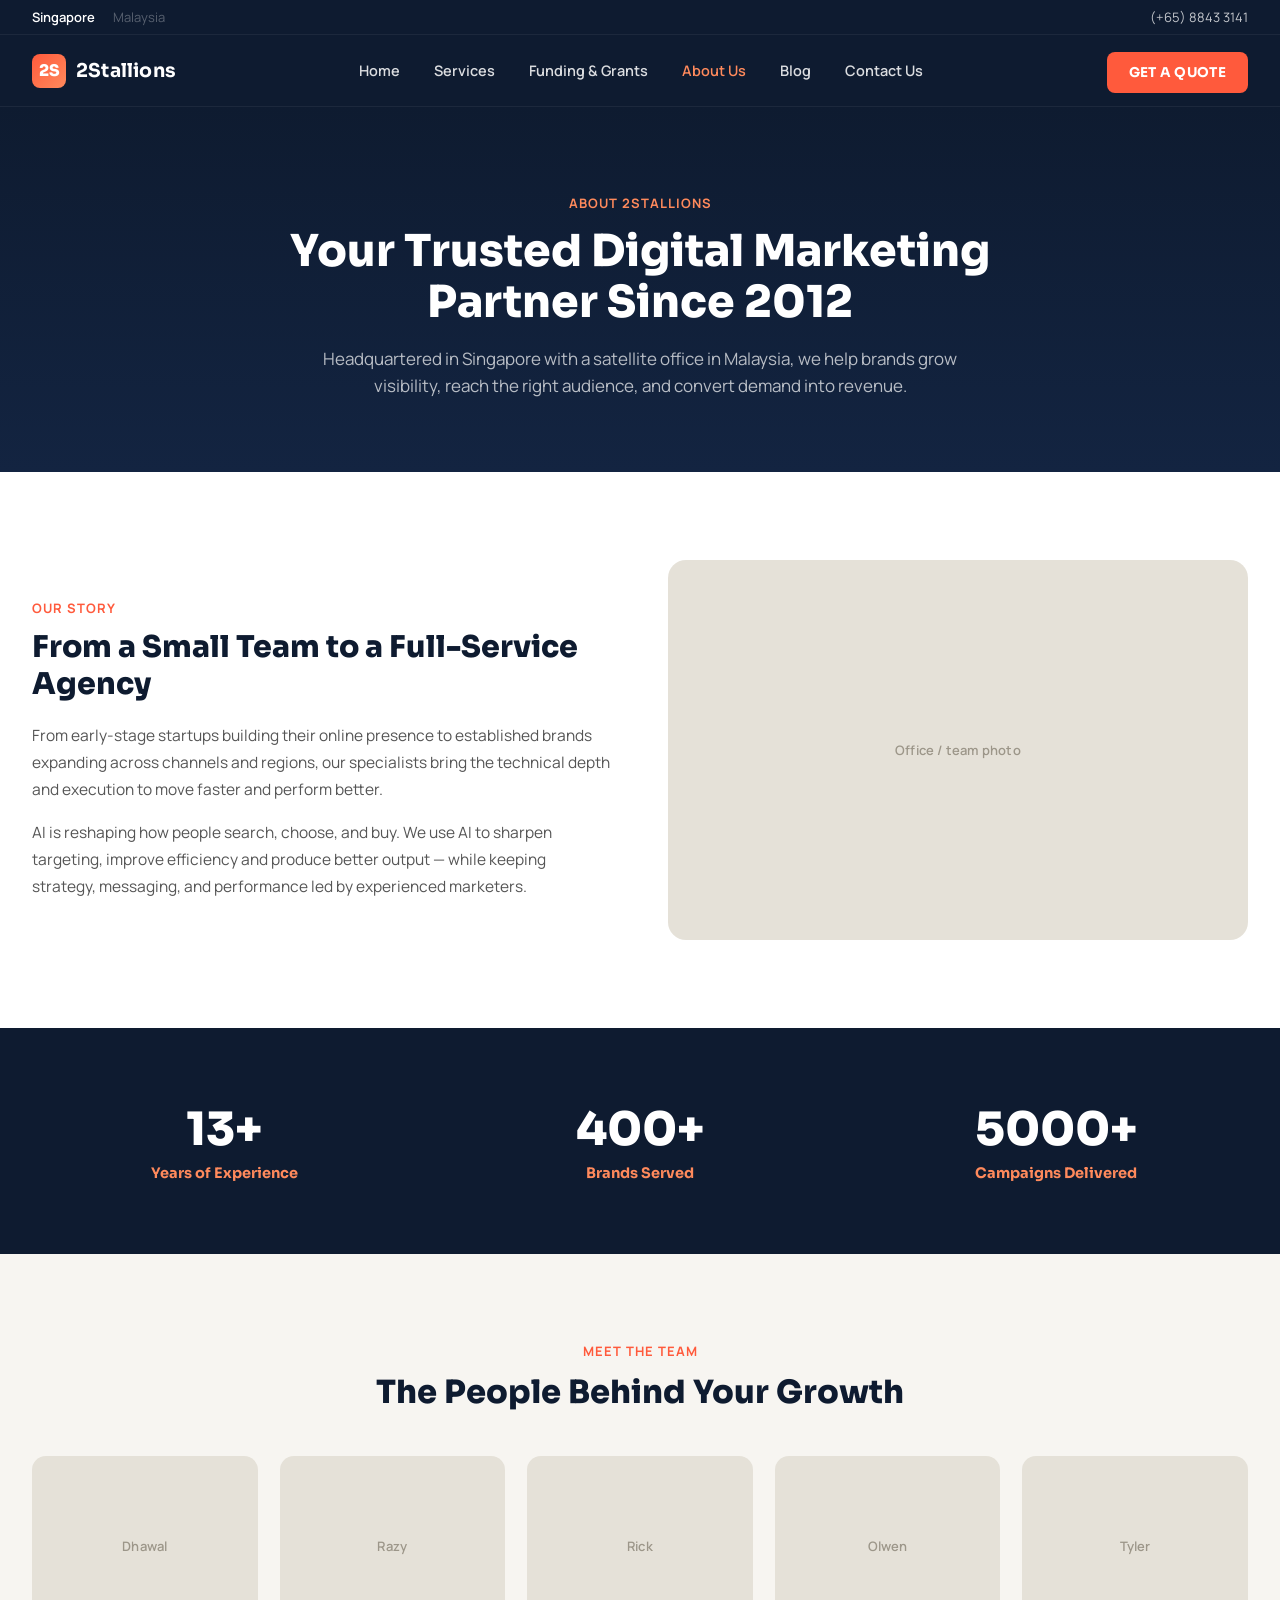
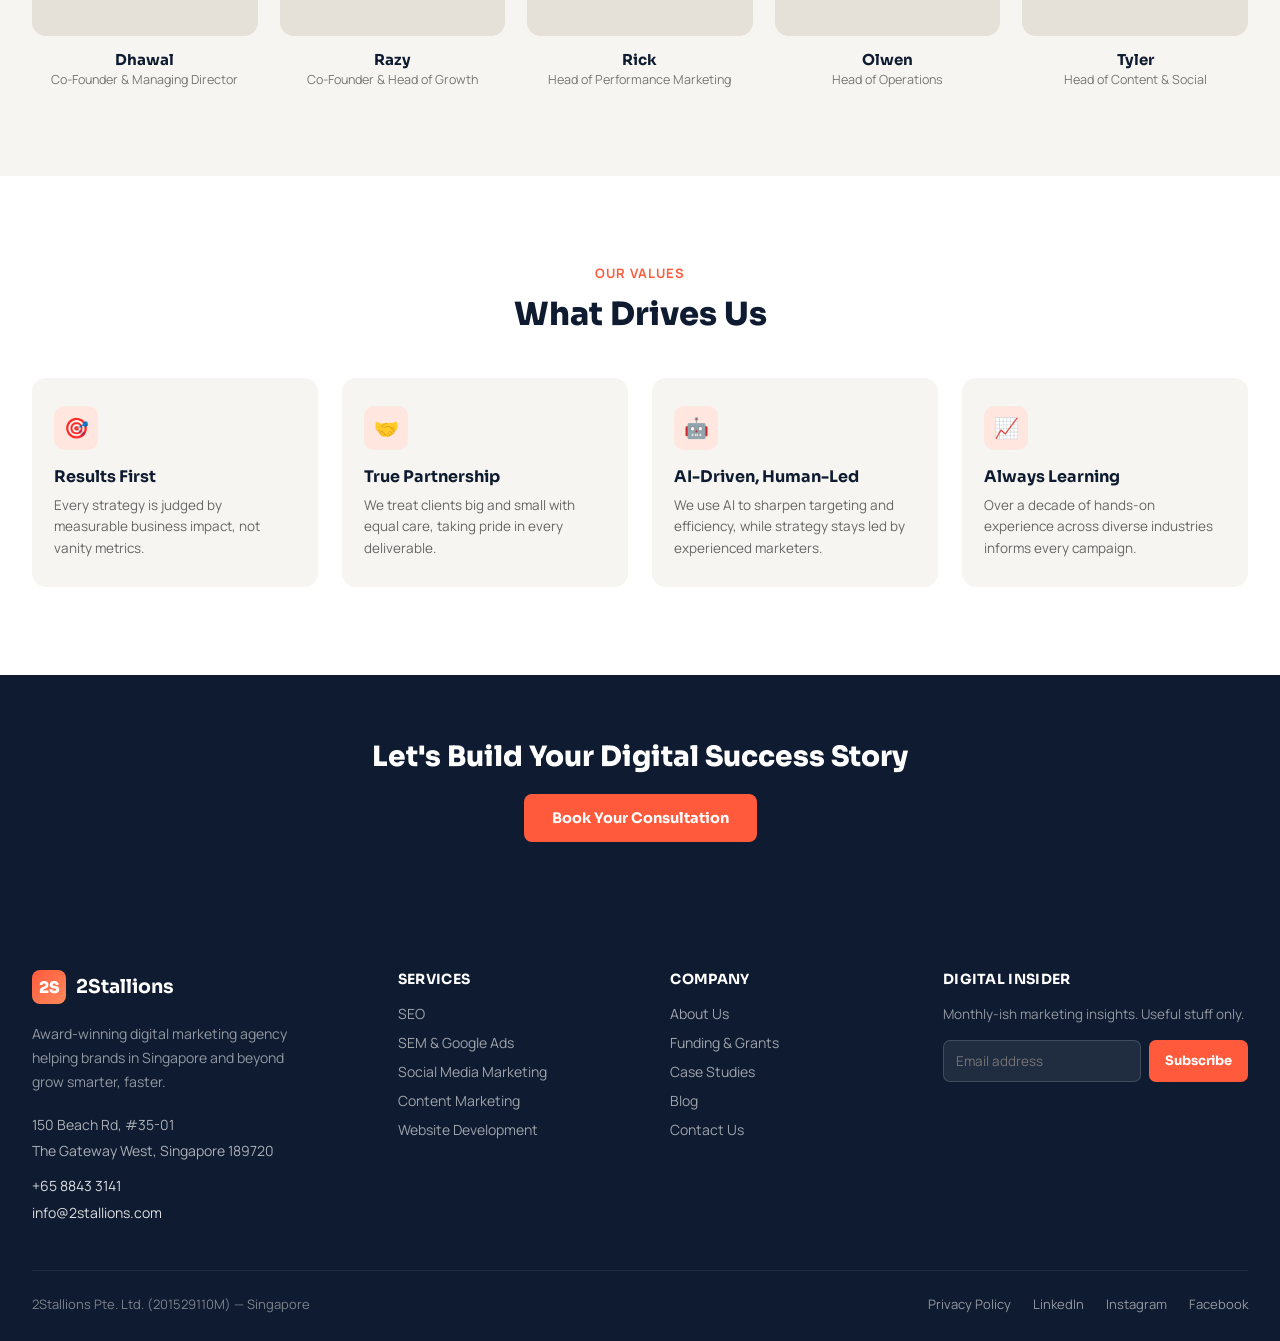
==== about.html @ 367ffdf5 "Initial static site build from Claude Design prototype" ====
<!DOCTYPE html>
<html lang="en">
<head>
<meta charset="utf-8">
<meta name="viewport" content="width=device-width, initial-scale=1">
<title>About Us | 2Stallions Digital Marketing Agency</title>
<meta name="description" content="2Stallions is a full-service digital marketing agency headquartered in Singapore since 2012, with a satellite office in Malaysia.">
<link rel="preconnect" href="https://fonts.googleapis.com">
<link href="https://fonts.googleapis.com/css2?family=Sora:wght@600;700;800&family=Manrope:wght@400;500;600;700&display=swap" rel="stylesheet">
<link rel="stylesheet" href="./styles.css">
<style>
@media (max-width:980px){ h1{font-size:clamp(28px,6vw,44px) !important} }
</style>
</head>
<body>
<div style="overflow-x:hidden">
<header style="position:sticky;top:0;z-index:100;background:#0E1B30;font-family:'Manrope',sans-serif;box-shadow:0 1px 0 rgba(255,255,255,0.06)">
  <div style="display:flex;align-items:center;justify-content:space-between;gap:24px;max-width:1280px;margin:0 auto;padding:8px 32px;font-size:13px;color:rgba(255,255,255,0.6);border-bottom:1px solid rgba(255,255,255,0.06)">
    <div style="display:flex;gap:18px;align-items:center">
      <span style="color:#fff;font-weight:600">Singapore</span>
      <span style="opacity:0.5">Malaysia</span>
    </div>
    <div style="display:flex;gap:20px;align-items:center">
      <a href="tel:+6588433141" style="color:rgba(255,255,255,0.75);text-decoration:none">(+65) 8843 3141</a>
    </div>
  </div>
  <div style="display:flex;align-items:center;justify-content:space-between;max-width:1280px;margin:0 auto;padding:16px 32px;gap:24px">
    <a href="./index.html" style="display:flex;align-items:center;gap:10px;text-decoration:none">
      <div style="width:34px;height:34px;border-radius:8px;background:linear-gradient(135deg,#FF5A3C,#FF8A5C);display:flex;align-items:center;justify-content:center;font-family:'Sora',sans-serif;font-weight:800;color:#fff;font-size:16px">2S</div>
      <span style="font-family:'Sora',sans-serif;font-weight:700;font-size:19px;color:#fff;letter-spacing:0.2px">2Stallions</span>
    </a>
    <nav class="hdr-desktop-nav">
      <div class="nav-item-wrap" style="position:relative"><a href="./index.html" style="display:flex;align-items:center;gap:4px;color:rgba(255,255,255,0.85);text-decoration:none;font-size:14.5px;font-weight:600;padding:10px 4px">Home</a></div>
      <div class="nav-item-wrap" style="position:relative"><a href="./services.html" style="display:flex;align-items:center;gap:4px;color:rgba(255,255,255,0.85);text-decoration:none;font-size:14.5px;font-weight:600;padding:10px 4px">Services</a></div>
      <div class="nav-item-wrap" style="position:relative"><a href="./grants.html" style="display:flex;align-items:center;gap:4px;color:rgba(255,255,255,0.85);text-decoration:none;font-size:14.5px;font-weight:600;padding:10px 4px">Funding &amp; Grants</a></div>
      <div class="nav-item-wrap" style="position:relative"><a href="./about.html" style="display:flex;align-items:center;gap:4px;color:#FF8A5C;text-decoration:none;font-size:14.5px;font-weight:600;padding:10px 4px">About Us</a></div>
      <div class="nav-item-wrap" style="position:relative"><a href="./blog.html" style="display:flex;align-items:center;gap:4px;color:rgba(255,255,255,0.85);text-decoration:none;font-size:14.5px;font-weight:600;padding:10px 4px">Blog</a></div>
      <div class="nav-item-wrap" style="position:relative"><a href="./contact.html" style="display:flex;align-items:center;gap:4px;color:rgba(255,255,255,0.85);text-decoration:none;font-size:14.5px;font-weight:600;padding:10px 4px">Contact Us</a></div>
    </nav>
    <div style="display:flex;align-items:center;gap:14px">
      <a href="./contact.html" class="hdr-cta-desktop" style="text-decoration:none">
        <span style="background:#FF5A3C;color:#fff;font-family:'Sora',sans-serif;font-weight:700;font-size:13.5px;letter-spacing:0.3px;padding:12px 22px;border-radius:8px;white-space:nowrap">GET A QUOTE</span>
      </a>
      <details class="hdr-mobile-toggle">
        <summary aria-label="Toggle navigation" style="color:#fff;font-size:22px;line-height:1;padding:6px">
          <span class="hdr-mobile-icon-open">&#9776;</span><span class="hdr-mobile-icon-close">&#10005;</span>
        </summary>
        <div style="background:#0E1B30;border-top:1px solid rgba(255,255,255,0.08);padding:8px 24px 24px;display:flex;flex-direction:column;gap:2px;animation:hdr-fade 0.15s ease-out">
          <a href="./index.html" style="color:rgba(255,255,255,0.85);text-decoration:none;font-size:15.5px;font-weight:600;padding:12px 4px;border-bottom:1px solid rgba(255,255,255,0.06)">Home</a>
          <a href="./services.html" style="color:rgba(255,255,255,0.85);text-decoration:none;font-size:15.5px;font-weight:600;padding:12px 4px;border-bottom:1px solid rgba(255,255,255,0.06)">Services</a>
          <a href="./grants.html" style="color:rgba(255,255,255,0.85);text-decoration:none;font-size:15.5px;font-weight:600;padding:12px 4px;border-bottom:1px solid rgba(255,255,255,0.06)">Funding &amp; Grants</a>
          <a href="./about.html" style="color:#FF8A5C;text-decoration:none;font-size:15.5px;font-weight:600;padding:12px 4px;border-bottom:1px solid rgba(255,255,255,0.06)">About Us</a>
          <a href="./blog.html" style="color:rgba(255,255,255,0.85);text-decoration:none;font-size:15.5px;font-weight:600;padding:12px 4px;border-bottom:1px solid rgba(255,255,255,0.06)">Blog</a>
          <a href="./contact.html" style="color:rgba(255,255,255,0.85);text-decoration:none;font-size:15.5px;font-weight:600;padding:12px 4px;border-bottom:1px solid rgba(255,255,255,0.06)">Contact Us</a>
          <a href="./contact.html" style="margin-top:14px;text-align:center;background:#FF5A3C;color:#fff;font-family:'Sora',sans-serif;font-weight:700;font-size:14px;padding:14px;border-radius:8px;text-decoration:none">GET A QUOTE</a>
        </div>
      </details>
    </div>
  </div>
</header>

<section style="background:linear-gradient(180deg,#0E1B30 0%,#132441 100%);padding:88px 32px 72px;text-align:center">
  <p style="font-size:13px;font-weight:700;letter-spacing:1px;color:#FF8A5C;margin:0 0 14px">ABOUT 2STALLIONS</p>
  <h1 style="font-family:'Sora',sans-serif;font-weight:800;font-size:44px;color:#fff;margin:0 0 18px;max-width:760px;margin-left:auto;margin-right:auto;line-height:1.15">Your Trusted Digital Marketing Partner Since 2012</h1>
  <p style="font-size:17px;color:rgba(255,255,255,0.7);max-width:640px;margin:0 auto;line-height:1.6">Headquartered in Singapore with a satellite office in Malaysia, we help brands grow visibility, reach the right audience, and convert demand into revenue.</p>
</section>

<section style="padding:88px 32px;background:#fff">
  <div style="max-width:1280px;margin:0 auto;display:grid;grid-template-columns:1fr 1fr;gap:56px;align-items:center" class="g-2col">
    <div>
      <p style="font-size:13px;font-weight:700;letter-spacing:1px;color:#FF5A3C;margin:0 0 12px">OUR STORY</p>
      <h2 style="font-family:'Sora',sans-serif;font-weight:800;font-size:30px;color:#0E1B30;margin:0 0 18px;line-height:1.25">From a Small Team to a Full-Service Agency</h2>
      <p style="font-size:15.5px;line-height:1.75;color:#555;margin:0 0 16px">From early-stage startups building their online presence to established brands expanding across channels and regions, our specialists bring the technical depth and execution to move faster and perform better.</p>
      <p style="font-size:15.5px;line-height:1.75;color:#555;margin:0">AI is reshaping how people search, choose, and buy. We use AI to sharpen targeting, improve efficiency and produce better output — while keeping strategy, messaging, and performance led by experienced marketers.</p>
    </div>
    <div class="img-placeholder" style="width:100%;height:380px;border-radius:18px;">Office / team photo</div>
  </div>
</section>

<section style="padding:72px 32px;background:#0E1B30">
  <div style="max-width:1280px;margin:0 auto;display:grid;grid-template-columns:repeat(3,1fr);gap:32px;text-align:center" class="g-3col">
    <div>
        <div style="font-family:'Sora',sans-serif;font-weight:800;font-size:46px;color:#fff">13+</div>
        <div style="font-family:'Sora',sans-serif;font-weight:700;font-size:14.5px;color:#FF8A5C;margin-top:6px">Years of Experience</div>
      </div>
      <div>
        <div style="font-family:'Sora',sans-serif;font-weight:800;font-size:46px;color:#fff">400+</div>
        <div style="font-family:'Sora',sans-serif;font-weight:700;font-size:14.5px;color:#FF8A5C;margin-top:6px">Brands Served</div>
      </div>
      <div>
        <div style="font-family:'Sora',sans-serif;font-weight:800;font-size:46px;color:#fff">5000+</div>
        <div style="font-family:'Sora',sans-serif;font-weight:700;font-size:14.5px;color:#FF8A5C;margin-top:6px">Campaigns Delivered</div>
      </div>
  </div>
</section>

<section style="padding:88px 32px;background:#F7F5F1">
  <div style="max-width:1280px;margin:0 auto">
    <p style="text-align:center;font-size:13px;font-weight:700;letter-spacing:1px;color:#FF5A3C;margin:0 0 12px">MEET THE TEAM</p>
    <h2 style="text-align:center;font-family:'Sora',sans-serif;font-weight:800;font-size:32px;color:#0E1B30;margin:0 0 44px">The People Behind Your Growth</h2>
    <div style="display:grid;grid-template-columns:repeat(5,1fr);gap:22px" class="g-5col">
      <div style="text-align:center">
          <div class="img-placeholder" style="width:100%;height:180px;border-radius:14px;">Dhawal</div>
          <div style="font-family:'Sora',sans-serif;font-weight:700;font-size:15px;color:#0E1B30;margin-top:14px">Dhawal</div>
          <div style="font-size:12.5px;color:#777;margin-top:2px">Co-Founder &amp; Managing Director</div>
        </div>
      <div style="text-align:center">
          <div class="img-placeholder" style="width:100%;height:180px;border-radius:14px;">Razy</div>
          <div style="font-family:'Sora',sans-serif;font-weight:700;font-size:15px;color:#0E1B30;margin-top:14px">Razy</div>
          <div style="font-size:12.5px;color:#777;margin-top:2px">Co-Founder &amp; Head of Growth</div>
        </div>
      <div style="text-align:center">
          <div class="img-placeholder" style="width:100%;height:180px;border-radius:14px;">Rick</div>
          <div style="font-family:'Sora',sans-serif;font-weight:700;font-size:15px;color:#0E1B30;margin-top:14px">Rick</div>
          <div style="font-size:12.5px;color:#777;margin-top:2px">Head of Performance Marketing</div>
        </div>
      <div style="text-align:center">
          <div class="img-placeholder" style="width:100%;height:180px;border-radius:14px;">Olwen</div>
          <div style="font-family:'Sora',sans-serif;font-weight:700;font-size:15px;color:#0E1B30;margin-top:14px">Olwen</div>
          <div style="font-size:12.5px;color:#777;margin-top:2px">Head of Operations</div>
        </div>
      <div style="text-align:center">
          <div class="img-placeholder" style="width:100%;height:180px;border-radius:14px;">Tyler</div>
          <div style="font-family:'Sora',sans-serif;font-weight:700;font-size:15px;color:#0E1B30;margin-top:14px">Tyler</div>
          <div style="font-size:12.5px;color:#777;margin-top:2px">Head of Content &amp; Social</div>
        </div>
    </div>
  </div>
</section>

<section style="padding:88px 32px;background:#fff">
  <div style="max-width:1280px;margin:0 auto">
    <p style="text-align:center;font-size:13px;font-weight:700;letter-spacing:1px;color:#FF5A3C;margin:0 0 12px">OUR VALUES</p>
    <h2 style="text-align:center;font-family:'Sora',sans-serif;font-weight:800;font-size:32px;color:#0E1B30;margin:0 0 44px">What Drives Us</h2>
    <div style="display:grid;grid-template-columns:repeat(4,1fr);gap:24px" class="g-4col">
      <div style="background:#F7F5F1;border-radius:14px;padding:28px 22px">
          <div style="width:44px;height:44px;border-radius:10px;background:#FFE7DF;display:flex;align-items:center;justify-content:center;font-size:20px;margin-bottom:16px">&#127919;</div>
          <div style="font-family:'Sora',sans-serif;font-weight:700;font-size:16px;color:#0E1B30;margin-bottom:8px">Results First</div>
          <div style="font-size:13.5px;line-height:1.6;color:#666">Every strategy is judged by measurable business impact, not vanity metrics.</div>
        </div>
      <div style="background:#F7F5F1;border-radius:14px;padding:28px 22px">
          <div style="width:44px;height:44px;border-radius:10px;background:#FFE7DF;display:flex;align-items:center;justify-content:center;font-size:20px;margin-bottom:16px">&#129309;</div>
          <div style="font-family:'Sora',sans-serif;font-weight:700;font-size:16px;color:#0E1B30;margin-bottom:8px">True Partnership</div>
          <div style="font-size:13.5px;line-height:1.6;color:#666">We treat clients big and small with equal care, taking pride in every deliverable.</div>
        </div>
      <div style="background:#F7F5F1;border-radius:14px;padding:28px 22px">
          <div style="width:44px;height:44px;border-radius:10px;background:#FFE7DF;display:flex;align-items:center;justify-content:center;font-size:20px;margin-bottom:16px">&#129302;</div>
          <div style="font-family:'Sora',sans-serif;font-weight:700;font-size:16px;color:#0E1B30;margin-bottom:8px">AI-Driven, Human-Led</div>
          <div style="font-size:13.5px;line-height:1.6;color:#666">We use AI to sharpen targeting and efficiency, while strategy stays led by experienced marketers.</div>
        </div>
      <div style="background:#F7F5F1;border-radius:14px;padding:28px 22px">
          <div style="width:44px;height:44px;border-radius:10px;background:#FFE7DF;display:flex;align-items:center;justify-content:center;font-size:20px;margin-bottom:16px">&#128200;</div>
          <div style="font-family:'Sora',sans-serif;font-weight:700;font-size:16px;color:#0E1B30;margin-bottom:8px">Always Learning</div>
          <div style="font-size:13.5px;line-height:1.6;color:#666">Over a decade of hands-on experience across diverse industries informs every campaign.</div>
        </div>
    </div>
  </div>
</section>

<section style="padding:64px 32px;background:#0E1B30;text-align:center">
  <h2 style="font-family:'Sora',sans-serif;font-weight:800;font-size:28px;color:#fff;margin:0 0 20px">Let's Build Your Digital Success Story</h2>
  <a href="./contact.html" style="display:inline-block;background:#FF5A3C;color:#fff;text-decoration:none;font-family:'Sora',sans-serif;font-weight:700;font-size:14.5px;padding:15px 28px;border-radius:8px">Book Your Consultation</a>
</section>

<footer style="background:#0E1B30;font-family:'Manrope',sans-serif;color:rgba(255,255,255,0.75);padding:64px 32px 28px">
  <div style="max-width:1280px;margin:0 auto;display:grid;grid-template-columns:1.4fr 1fr 1fr 1.2fr;gap:40px" class="ftr-grid">
    <div>
      <div style="display:flex;align-items:center;gap:10px;margin-bottom:18px">
        <div style="width:34px;height:34px;border-radius:8px;background:linear-gradient(135deg,#FF5A3C,#FF8A5C);display:flex;align-items:center;justify-content:center;font-family:'Sora',sans-serif;font-weight:800;color:#fff;font-size:16px">2S</div>
        <span style="font-family:'Sora',sans-serif;font-weight:700;font-size:19px;color:#fff">2Stallions</span>
      </div>
      <p style="font-size:14px;line-height:1.7;color:rgba(255,255,255,0.55);max-width:280px;margin:0 0 18px">Award-winning digital marketing agency helping brands in Singapore and beyond grow smarter, faster.</p>
      <div style="font-size:14px;line-height:1.9;color:rgba(255,255,255,0.65)">
        <div>150 Beach Rd, #35-01</div>
        <div>The Gateway West, Singapore 189720</div>
        <div style="margin-top:8px"><a href="tel:+6588433141" style="color:rgba(255,255,255,0.85);text-decoration:none">+65 8843 3141</a></div>
        <div><a href="mailto:info@2stallions.com" style="color:rgba(255,255,255,0.85);text-decoration:none">info@2stallions.com</a></div>
      </div>
    </div>
    <div>
      <div style="font-family:'Sora',sans-serif;font-weight:700;color:#fff;font-size:14px;margin-bottom:16px;letter-spacing:0.3px">SERVICES</div>
      <div style="display:flex;flex-direction:column;gap:10px;font-size:14px">
        <a href="./services.html" style="color:rgba(255,255,255,0.6);text-decoration:none">SEO</a>
        <a href="./services.html" style="color:rgba(255,255,255,0.6);text-decoration:none">SEM &amp; Google Ads</a>
        <a href="./services.html" style="color:rgba(255,255,255,0.6);text-decoration:none">Social Media Marketing</a>
        <a href="./services.html" style="color:rgba(255,255,255,0.6);text-decoration:none">Content Marketing</a>
        <a href="./services.html" style="color:rgba(255,255,255,0.6);text-decoration:none">Website Development</a>
      </div>
    </div>
    <div>
      <div style="font-family:'Sora',sans-serif;font-weight:700;color:#fff;font-size:14px;margin-bottom:16px;letter-spacing:0.3px">COMPANY</div>
      <div style="display:flex;flex-direction:column;gap:10px;font-size:14px">
        <a href="./about.html" style="color:rgba(255,255,255,0.6);text-decoration:none">About Us</a>
        <a href="./grants.html" style="color:rgba(255,255,255,0.6);text-decoration:none">Funding &amp; Grants</a>
        <a href="./index.html#case-studies" style="color:rgba(255,255,255,0.6);text-decoration:none">Case Studies</a>
        <a href="./blog.html" style="color:rgba(255,255,255,0.6);text-decoration:none">Blog</a>
        <a href="./contact.html" style="color:rgba(255,255,255,0.6);text-decoration:none">Contact Us</a>
      </div>
    </div>
    <div>
      <div style="font-family:'Sora',sans-serif;font-weight:700;color:#fff;font-size:14px;margin-bottom:16px;letter-spacing:0.3px">DIGITAL INSIDER</div>
      <p style="font-size:13.5px;line-height:1.6;color:rgba(255,255,255,0.55);margin:0 0 14px">Monthly-ish marketing insights. Useful stuff only.</p>
      <form style="display:flex;gap:8px">
        <input type="email" required placeholder="Email address" style="flex:1;min-width:0;background:rgba(255,255,255,0.08);border:1px solid rgba(255,255,255,0.15);border-radius:7px;padding:11px 12px;color:#fff;font-size:13.5px;font-family:'Manrope',sans-serif" />
        <button type="submit" style="background:#FF5A3C;color:#fff;border:none;border-radius:7px;padding:11px 16px;font-family:'Sora',sans-serif;font-weight:700;font-size:13px;cursor:pointer;white-space:nowrap">Subscribe</button>
      </form>
    </div>
  </div>
  <div style="max-width:1280px;margin:44px auto 0;padding-top:24px;border-top:1px solid rgba(255,255,255,0.08);display:flex;flex-wrap:wrap;justify-content:space-between;gap:16px;font-size:13px;color:rgba(255,255,255,0.45)">
    <span>2Stallions Pte. Ltd. (201529110M) &mdash; Singapore</span>
    <div style="display:flex;gap:22px">
      <a href="#" style="color:rgba(255,255,255,0.55);text-decoration:none">Privacy Policy</a>
      <a href="https://www.linkedin.com/company/2stallions/" style="color:rgba(255,255,255,0.55);text-decoration:none">LinkedIn</a>
      <a href="https://www.instagram.com/2stallionsdigital/" style="color:rgba(255,255,255,0.55);text-decoration:none">Instagram</a>
      <a href="https://www.facebook.com/2Stallions/" style="color:rgba(255,255,255,0.55);text-decoration:none">Facebook</a>
    </div>
  </div>
</footer>
</div>
</body>
</html>
---- styles.css ----
/* 2Stallions — shared site styles
   Fonts (Sora / Manrope) are linked per-page via Google Fonts <link> tags in <head>. */

* { box-sizing: border-box; }

body {
  margin: 0;
  background: #F7F5F1;
  font-family: 'Manrope', sans-serif;
}

a { color: #FF5A3C; }
a:hover { color: #e8461e; }

/* ---------- Image placeholder boxes (stand-ins for real photography) ---------- */
.img-placeholder {
  display: flex;
  align-items: center;
  justify-content: center;
  text-align: center;
  background: #E5E1D8;
  color: #9C9689;
  font-family: 'Manrope', sans-serif;
  font-size: 13px;
  font-weight: 600;
  letter-spacing: 0.2px;
  padding: 10px;
  overflow: hidden;
}

/* ---------- Marquee (award logos strip) ---------- */
@keyframes marquee {
  from { transform: translateX(0); }
  to { transform: translateX(-50%); }
}
.marquee-track {
  display: flex;
  gap: 56px;
  align-items: center;
  width: max-content;
  animation: marquee 28s linear infinite;
}

/* ---------- FAQ / native accordion ---------- */
.faq-row summary { list-style: none; cursor: pointer; }
.faq-row summary::-webkit-details-marker { display: none; }
.faq-row summary::marker { content: ""; }

/* ---------- Header ---------- */
@keyframes hdr-fade { from { opacity: 0; transform: translateY(-6px); } to { opacity: 1; transform: translateY(0); } }

.hdr-desktop-nav { display: none; }
.hdr-cta-desktop { display: none; }
.hdr-mobile-toggle { display: inline-block; }
.hdr-mobile-toggle summary { list-style: none; cursor: pointer; }
.hdr-mobile-toggle summary::-webkit-details-marker { display: none; }
.hdr-mobile-toggle[open] .hdr-mobile-icon-open { display: none; }
.hdr-mobile-toggle .hdr-mobile-icon-close { display: none; }
.hdr-mobile-toggle[open] .hdr-mobile-icon-close { display: inline; }

.nav-item-wrap a:hover { color: #FF8A5C !important; }

@media (min-width: 980px) {
  .hdr-desktop-nav { display: flex !important; gap: 26px; align-items: center; }
  .hdr-cta-desktop { display: block !important; }
  .hdr-mobile-toggle { display: none !important; }
}

/* ---------- Footer ---------- */
@media (max-width: 900px) {
  .ftr-grid { grid-template-columns: repeat(2, 1fr) !important; }
}
@media (max-width: 560px) {
  .ftr-grid { grid-template-columns: 1fr !important; }
}

/* ---------- Shared responsive grid overrides used across pages ---------- */
@media (max-width: 980px) {
  .g-2col, .g-2col-sm { grid-template-columns: 1fr !important; }
  .g-3col, .g-4col, .g-5col { grid-template-columns: repeat(2, 1fr) !important; }
  .g-6col { grid-template-columns: repeat(3, 1fr) !important; }
  .hero-h1 { font-size: clamp(30px, 6vw, 52px) !important; }
}
@media (max-width: 600px) {
  .g-3col, .g-4col, .g-5col, .g-6col { grid-template-columns: 1fr !important; }
}
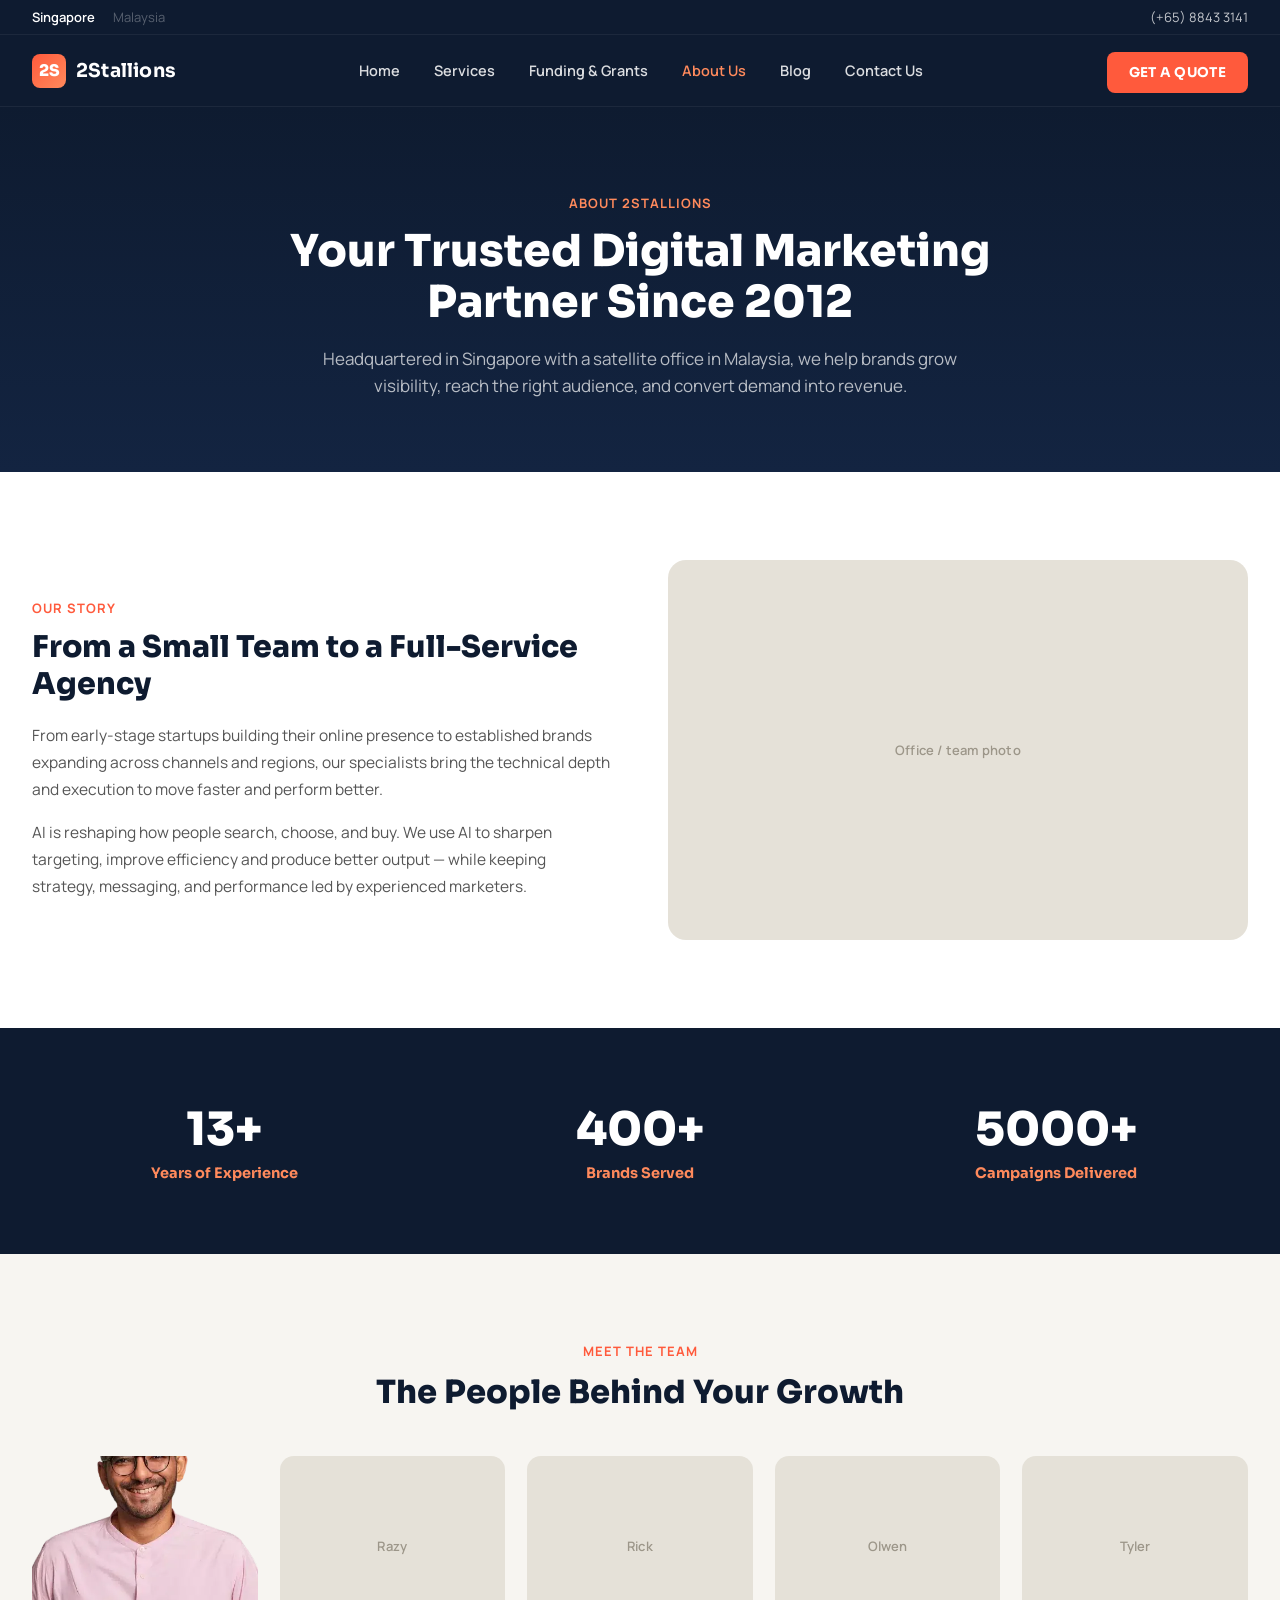
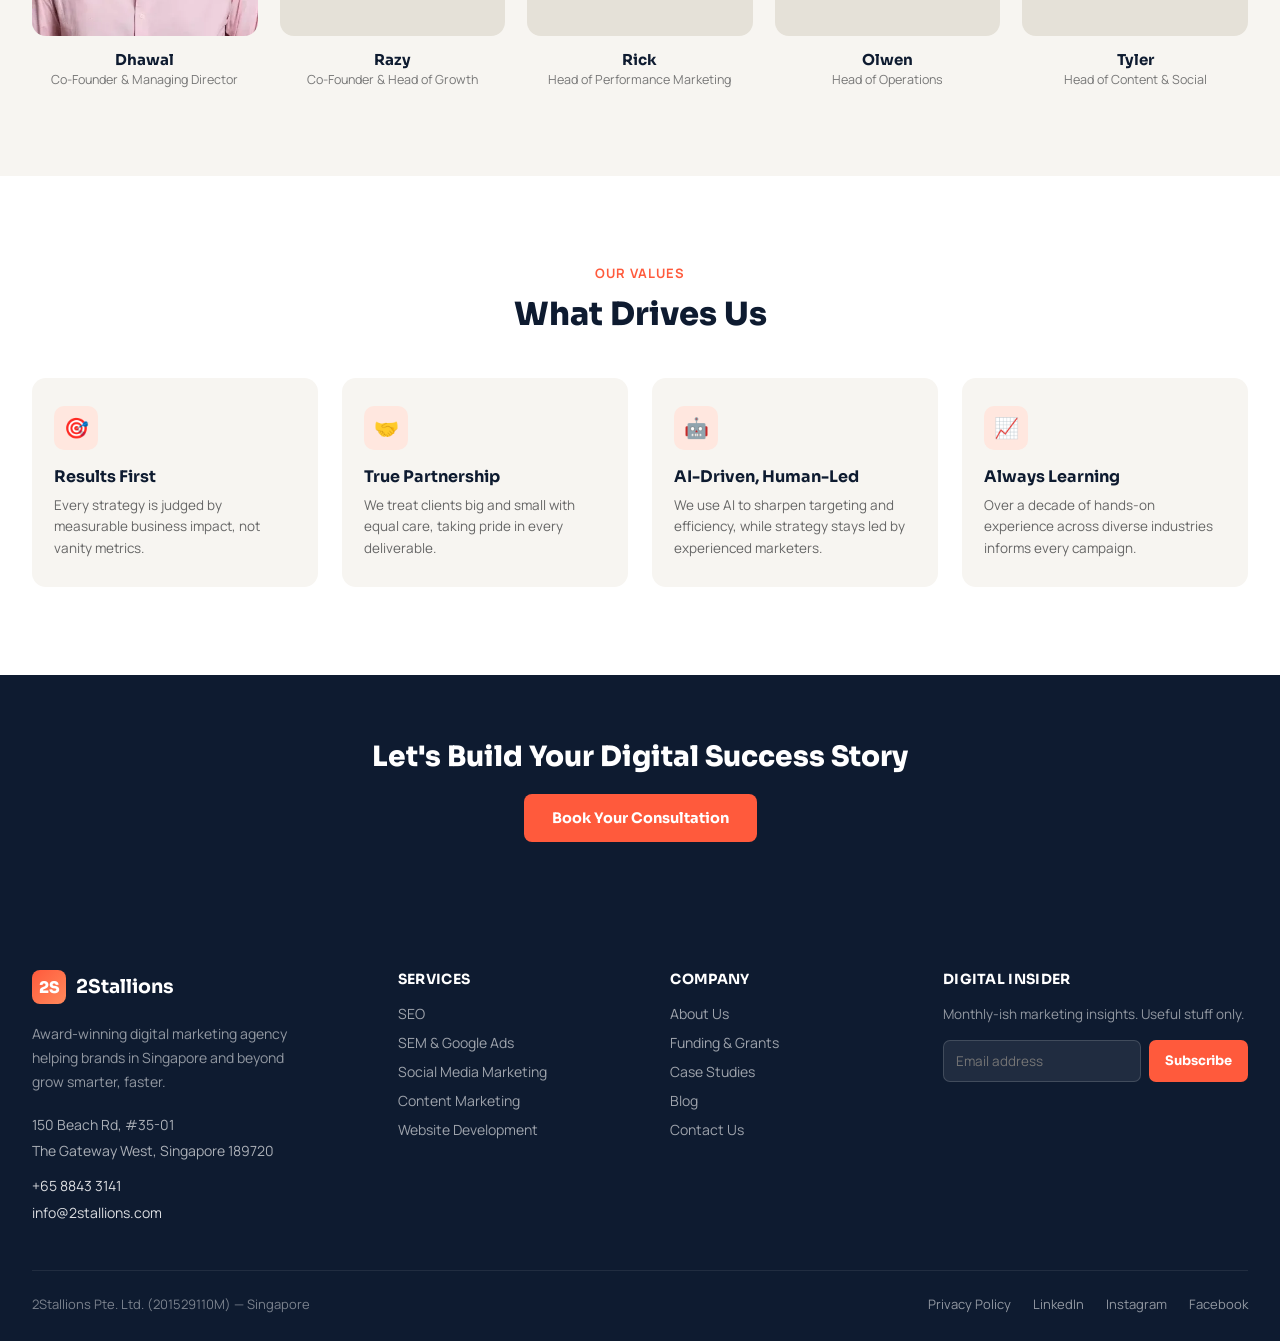
==== commit 1aecd70e: "Add Dhawal's team photo (optimized WebP) to About page" ====
--- a/about.html
+++ b/about.html
@@ -100,7 +100,7 @@
     <h2 style="text-align:center;font-family:'Sora',sans-serif;font-weight:800;font-size:32px;color:#0E1B30;margin:0 0 44px">The People Behind Your Growth</h2>
     <div style="display:grid;grid-template-columns:repeat(5,1fr);gap:22px" class="g-5col">
       <div style="text-align:center">
-          <div class="img-placeholder" style="width:100%;height:180px;border-radius:14px;">Dhawal</div>
+          <img src="images/team/Dhawal.webp" alt="Dhawal, Co-Founder and Managing Director at 2Stallions digital marketing agency" width="400" height="400" loading="lazy" decoding="async" style="width:100%;height:180px;border-radius:14px;object-fit:cover;display:block" />
           <div style="font-family:'Sora',sans-serif;font-weight:700;font-size:15px;color:#0E1B30;margin-top:14px">Dhawal</div>
           <div style="font-size:12.5px;color:#777;margin-top:2px">Co-Founder &amp; Managing Director</div>
         </div>
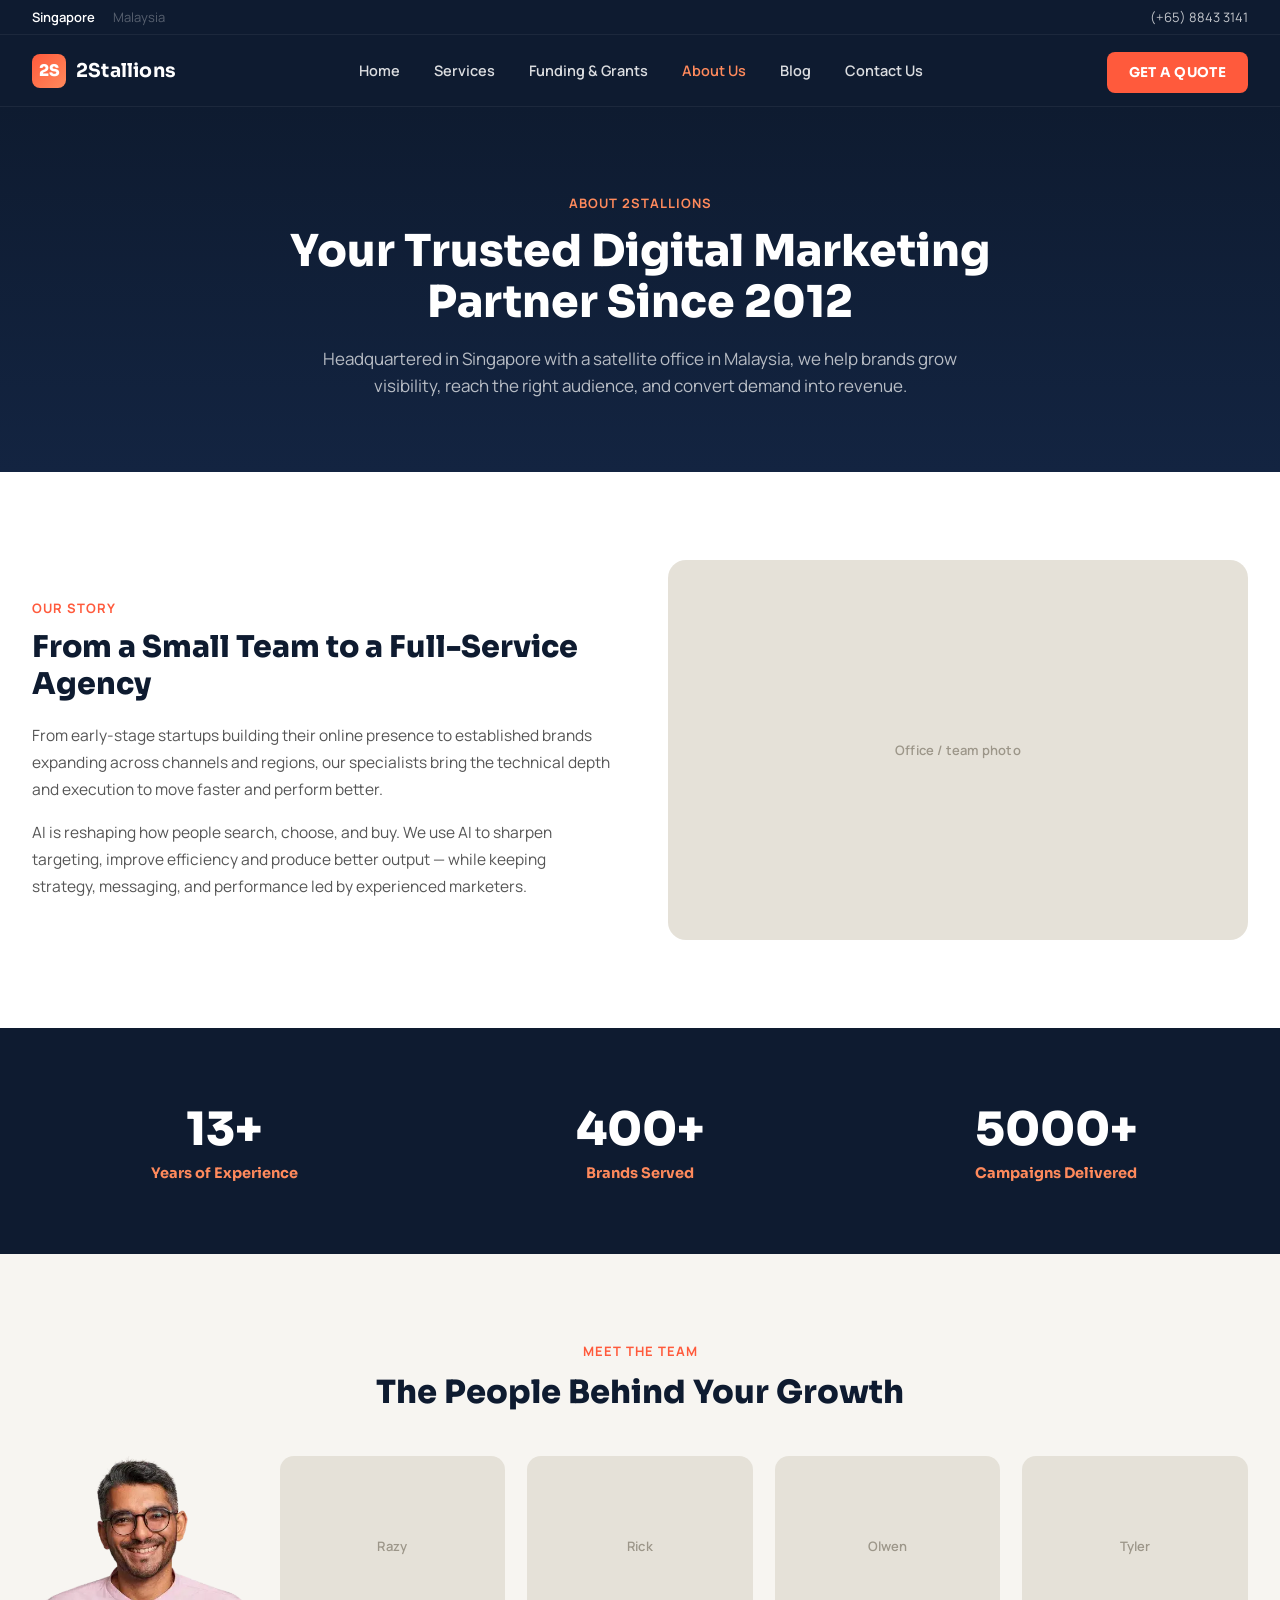
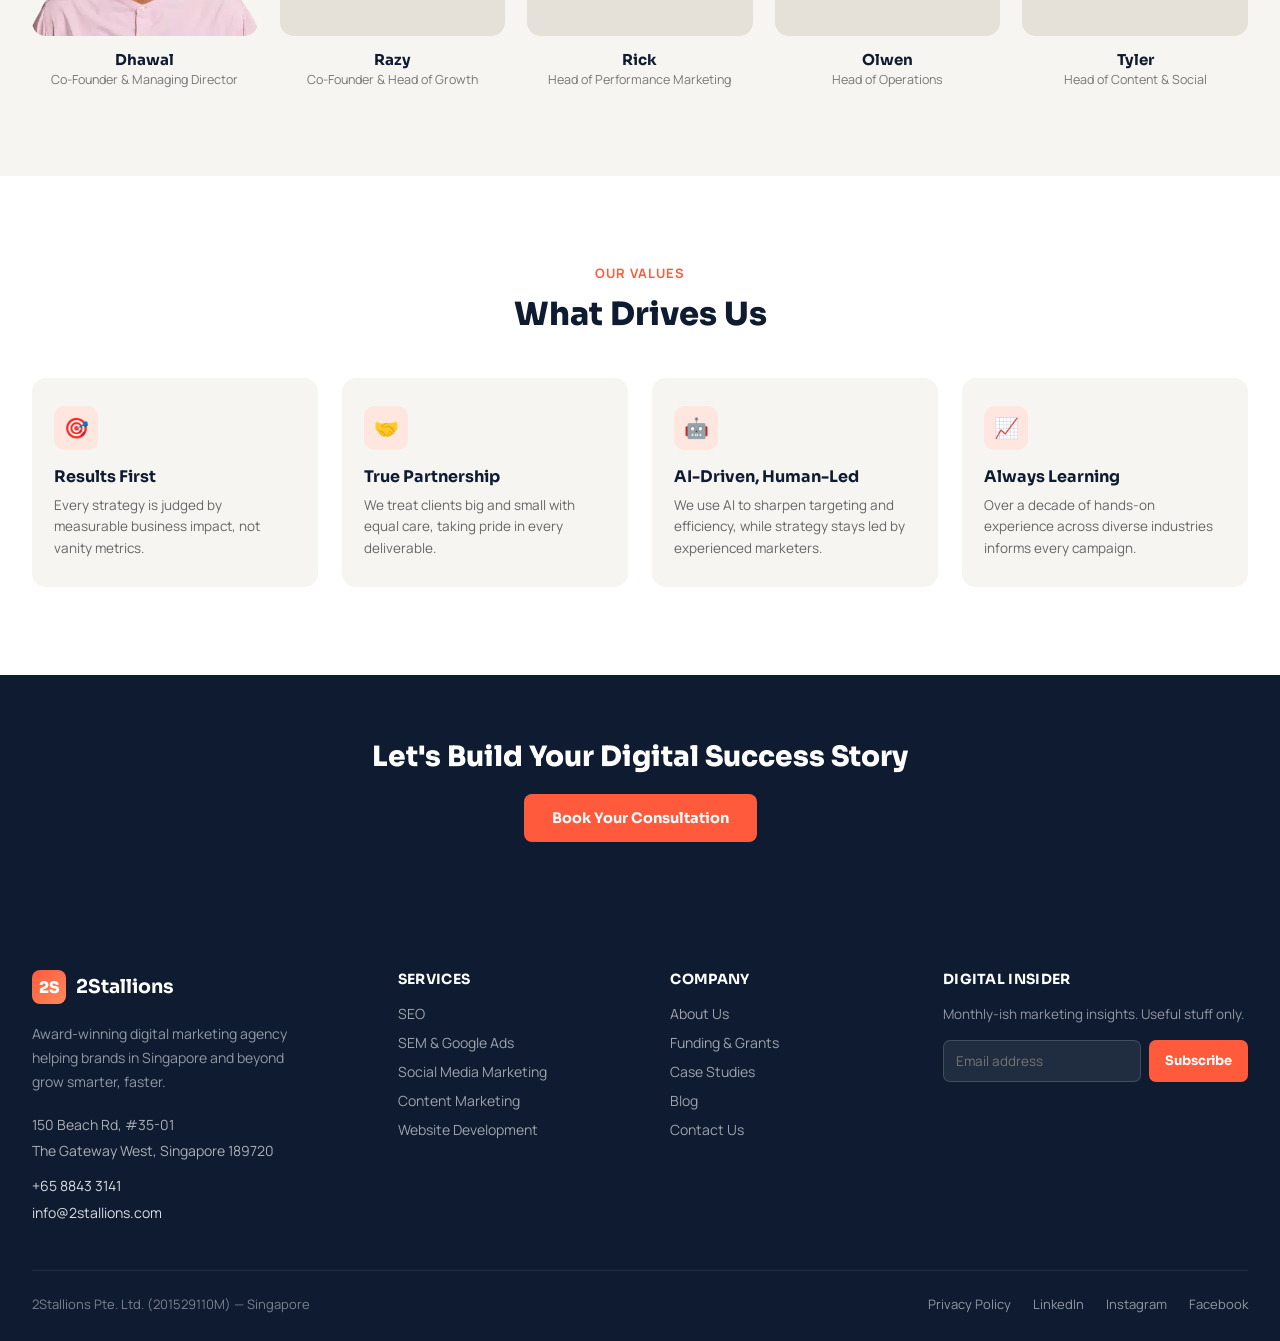
==== commit 8adb9c97: "Fix team photo crop to keep face in frame" ====
--- a/about.html
+++ b/about.html
@@ -100,7 +100,7 @@
     <h2 style="text-align:center;font-family:'Sora',sans-serif;font-weight:800;font-size:32px;color:#0E1B30;margin:0 0 44px">The People Behind Your Growth</h2>
     <div style="display:grid;grid-template-columns:repeat(5,1fr);gap:22px" class="g-5col">
       <div style="text-align:center">
-          <img src="images/team/Dhawal.webp" alt="Dhawal, Co-Founder and Managing Director at 2Stallions digital marketing agency" width="400" height="400" loading="lazy" decoding="async" style="width:100%;height:180px;border-radius:14px;object-fit:cover;display:block" />
+          <img src="images/team/Dhawal.webp" alt="Dhawal, Co-Founder and Managing Director at 2Stallions digital marketing agency" width="400" height="320" loading="lazy" decoding="async" style="width:100%;height:180px;border-radius:14px;object-fit:cover;object-position:top;display:block" />
           <div style="font-family:'Sora',sans-serif;font-weight:700;font-size:15px;color:#0E1B30;margin-top:14px">Dhawal</div>
           <div style="font-size:12.5px;color:#777;margin-top:2px">Co-Founder &amp; Managing Director</div>
         </div>
